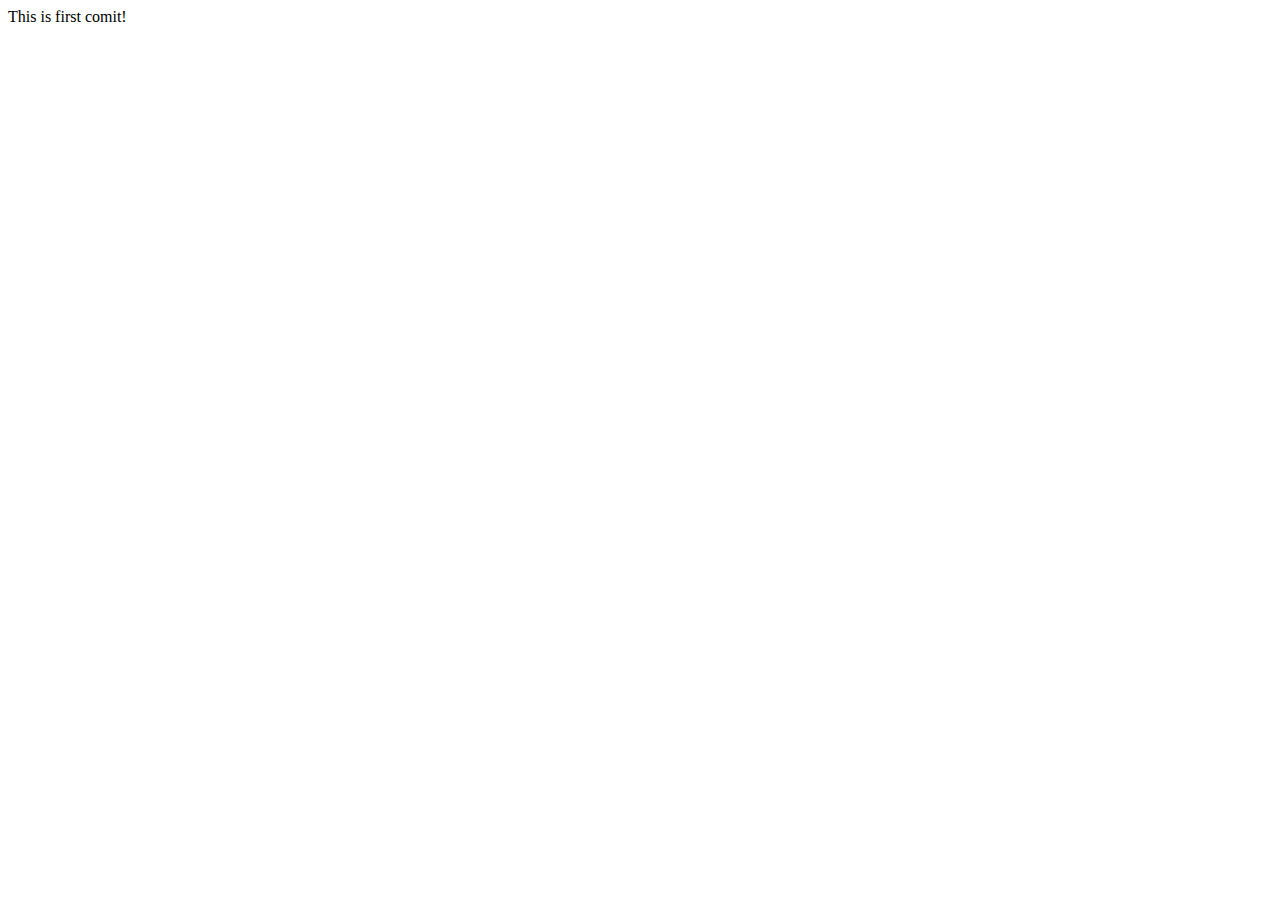
==== index.html @ d57c5197 "first line is added" ====
<!DOCTYPE html>
<html lang="en">
<head>
    <meta charset="UTF-8">
    <meta name="viewport" content="width=device-width, initial-scale=1.0">
    <title>Document</title>
</head>
<body>

    This is first comit!
    
</body>
</html>
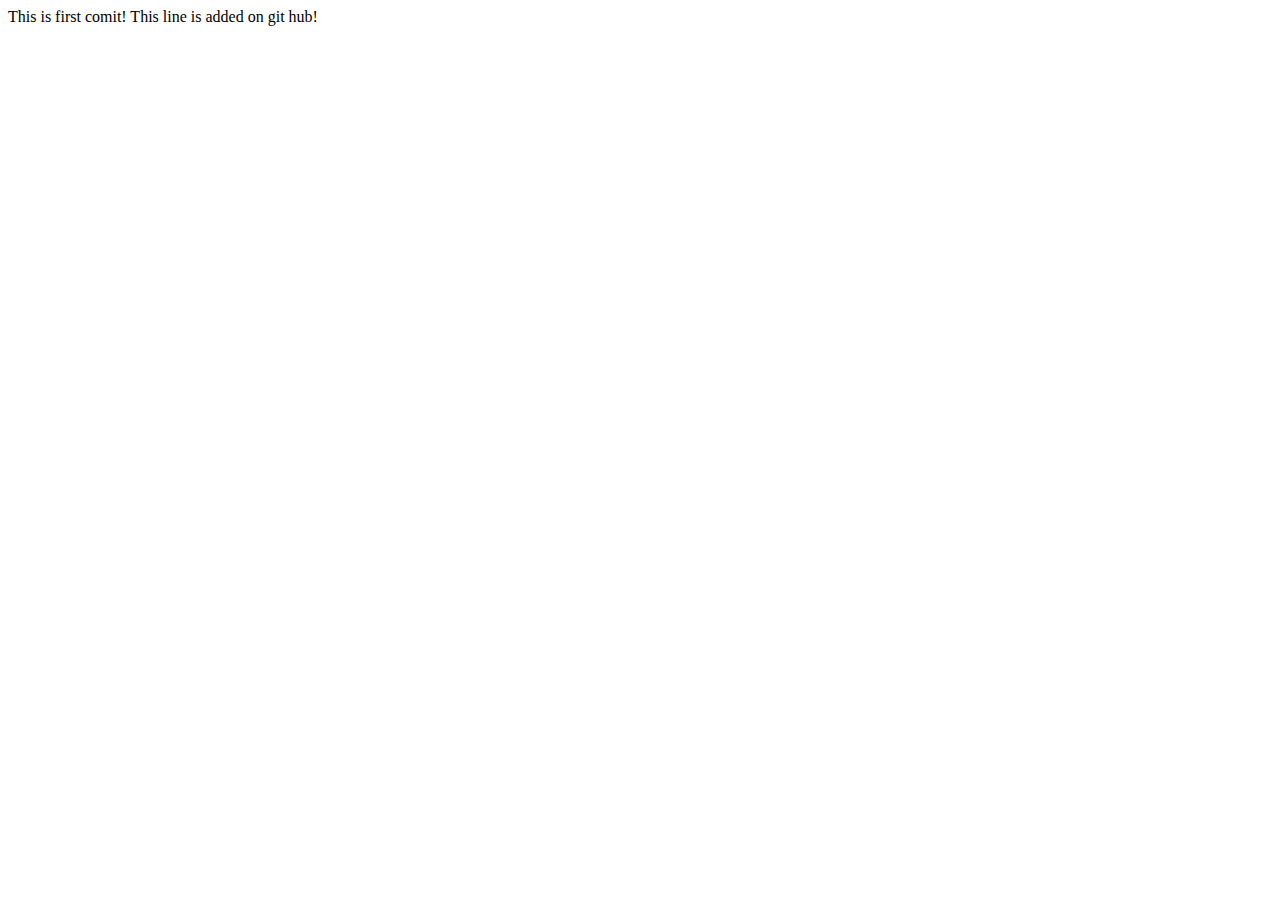
==== commit 0955f63a: "Update index.html" ====
--- a/index.html
+++ b/index.html
@@ -9,5 +9,7 @@
 
     This is first comit!
     
+    This line is added on git hub!
+    
 </body>
-</html>+</html>
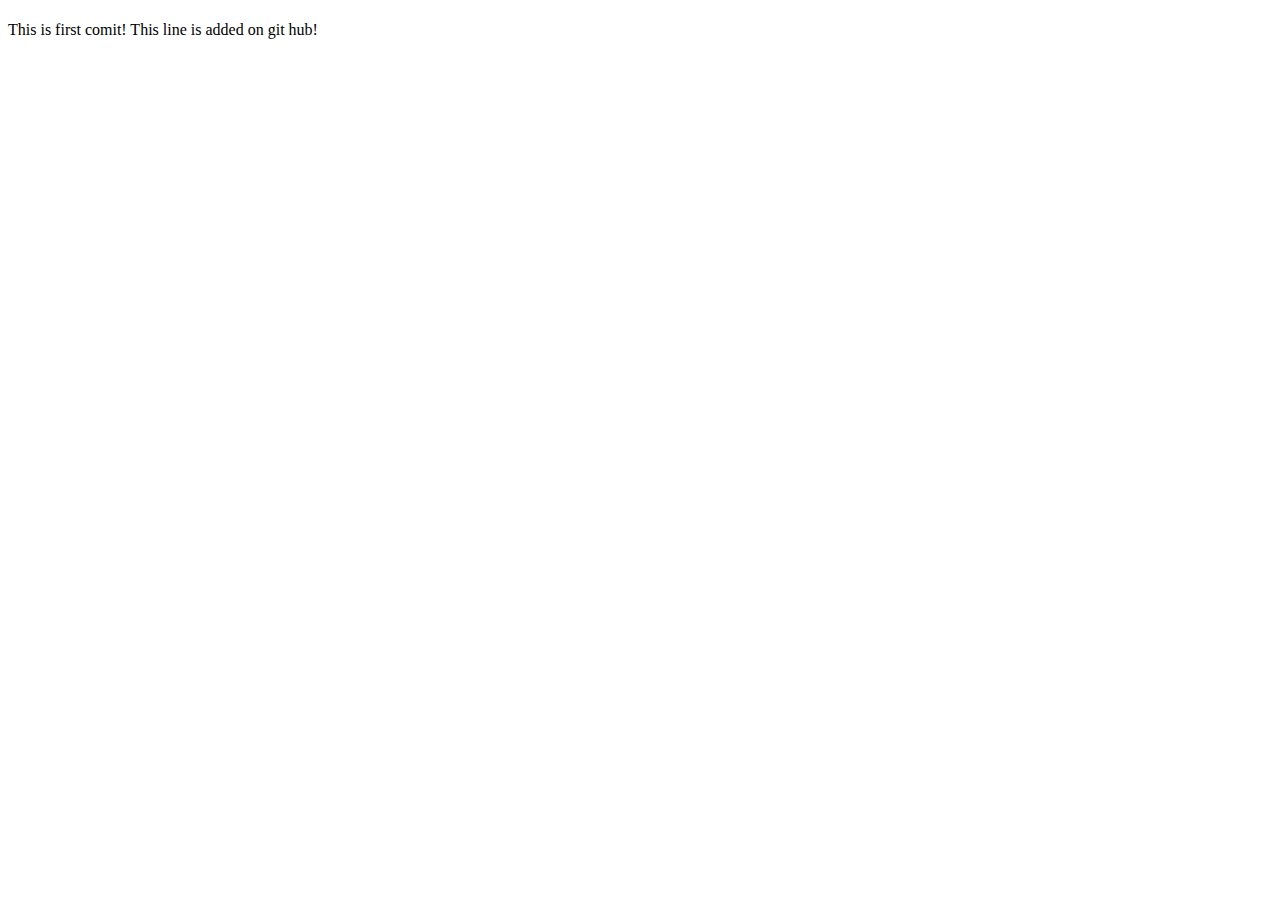
==== commit 12ac0fa5: "added header" ====
--- a/index.html
+++ b/index.html
@@ -7,6 +7,10 @@
 </head>
 <body>
 
+    <div class="header">
+        <h1></h1>
+    </div>
+
     This is first comit!
     
     This line is added on git hub!
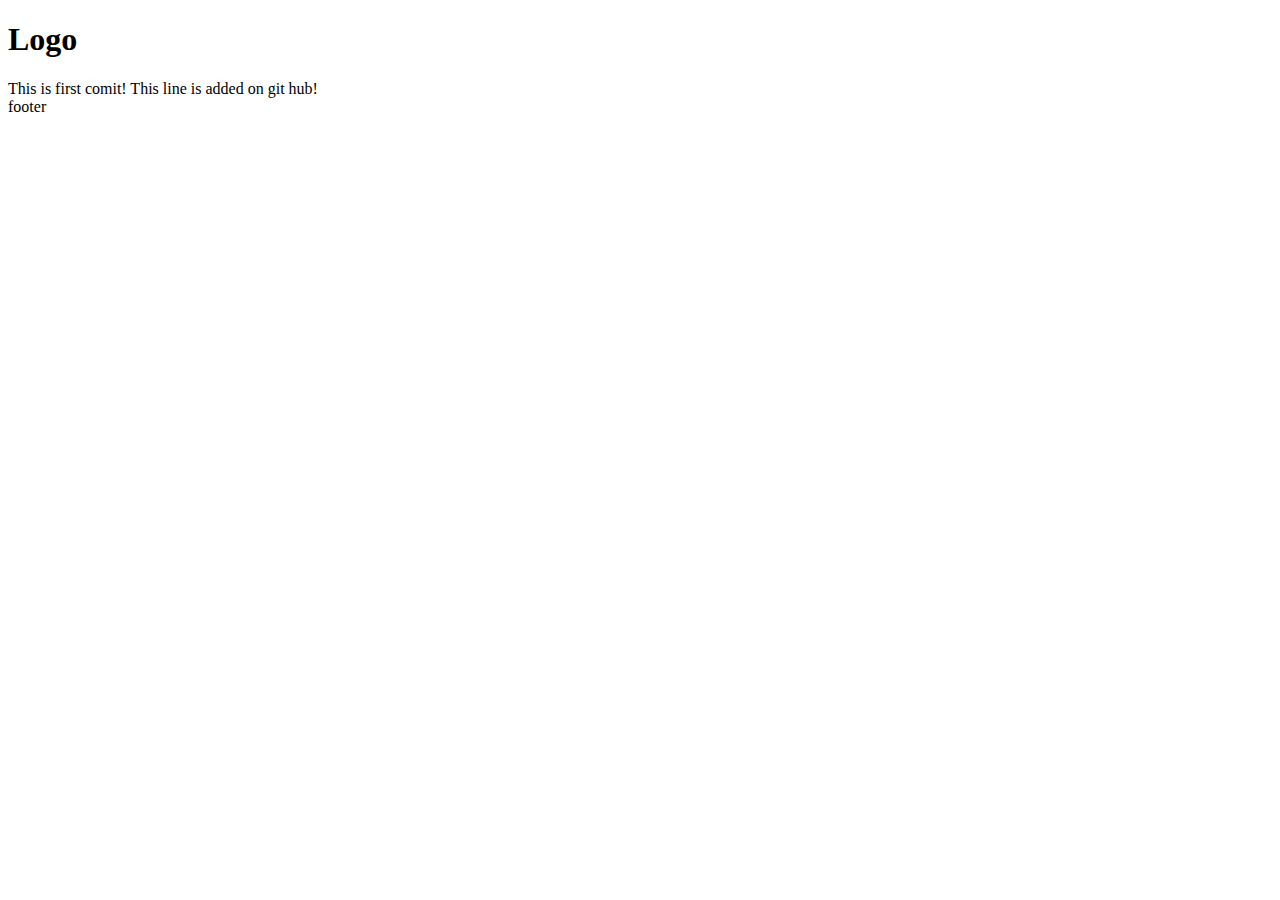
==== commit c7fdf926: "added footer" ====
--- a/index.html
+++ b/index.html
@@ -8,12 +8,16 @@
 <body>
 
     <div class="header">
-        <h1></h1>
+        <h1>Logo</h1>
     </div>
 
     This is first comit!
     
     This line is added on git hub!
+
+    <div class="footer">
+        footer
+    </div>
     
 </body>
 </html>
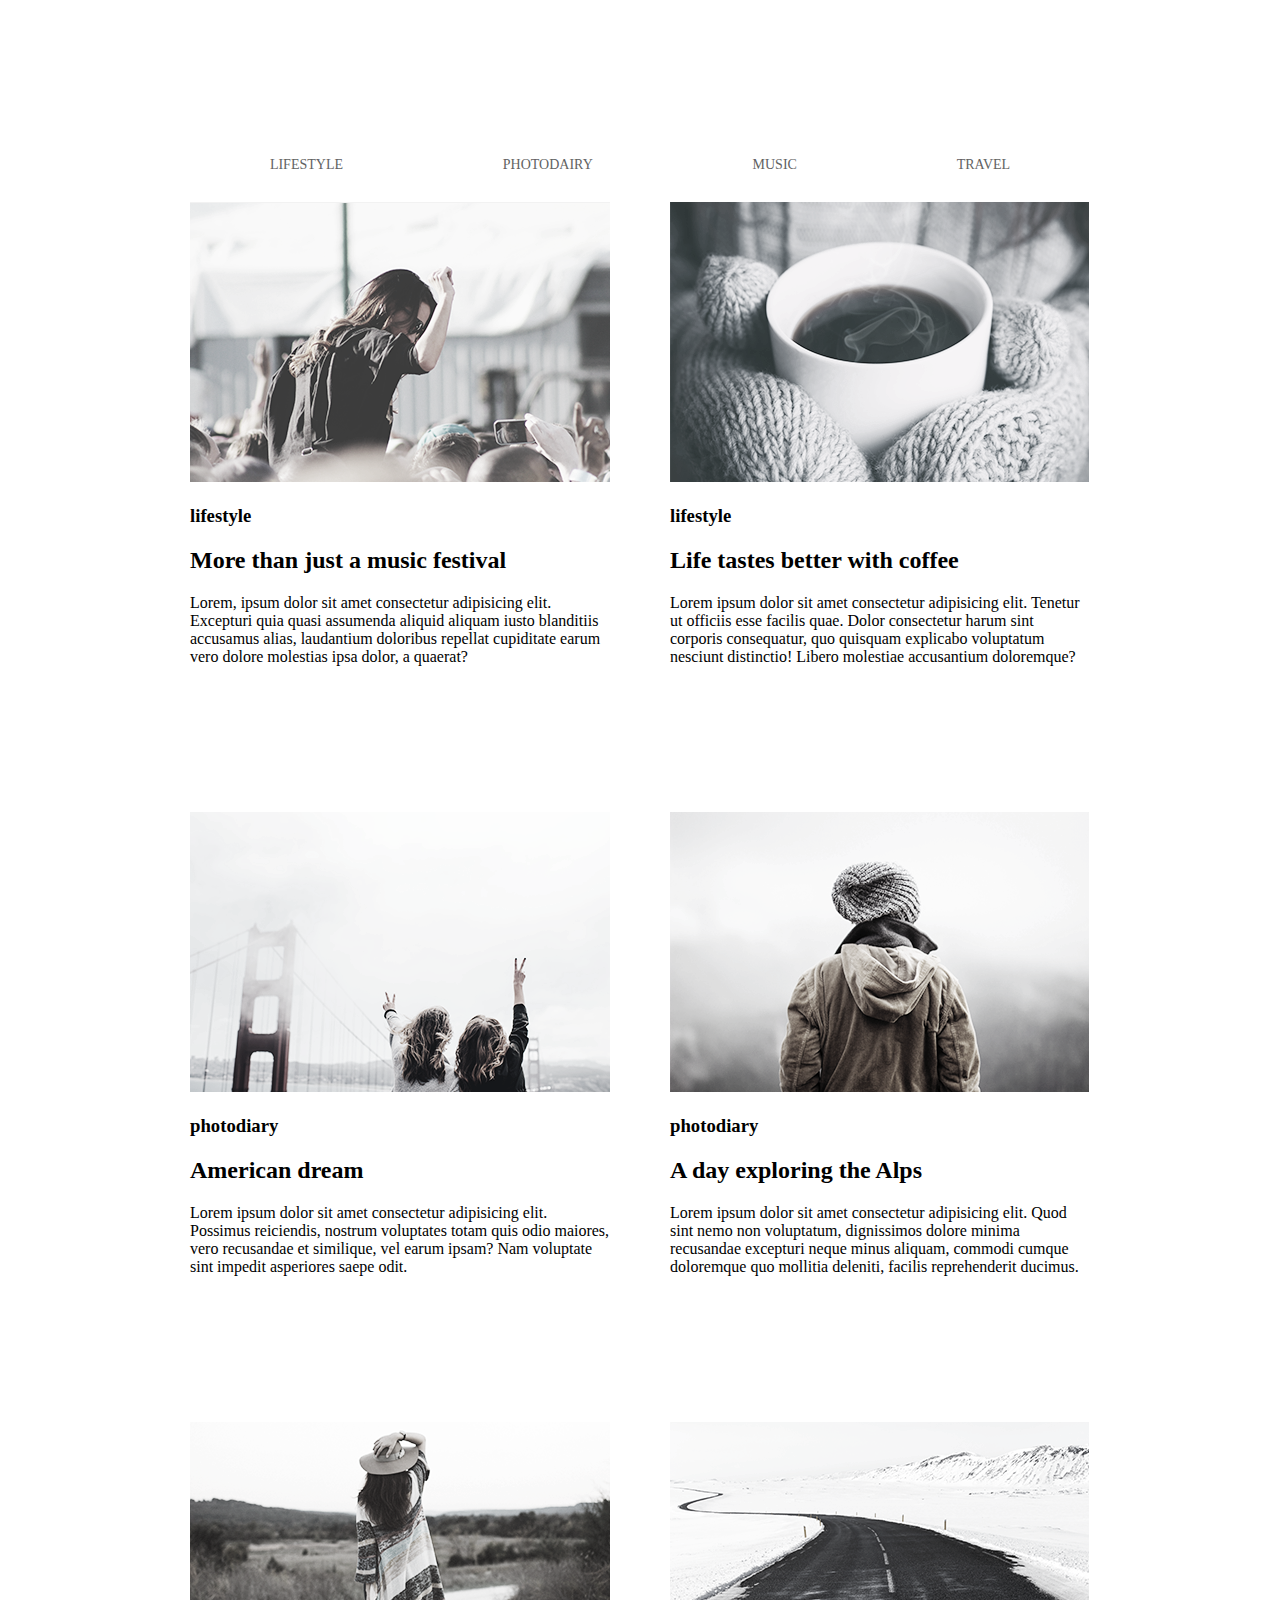
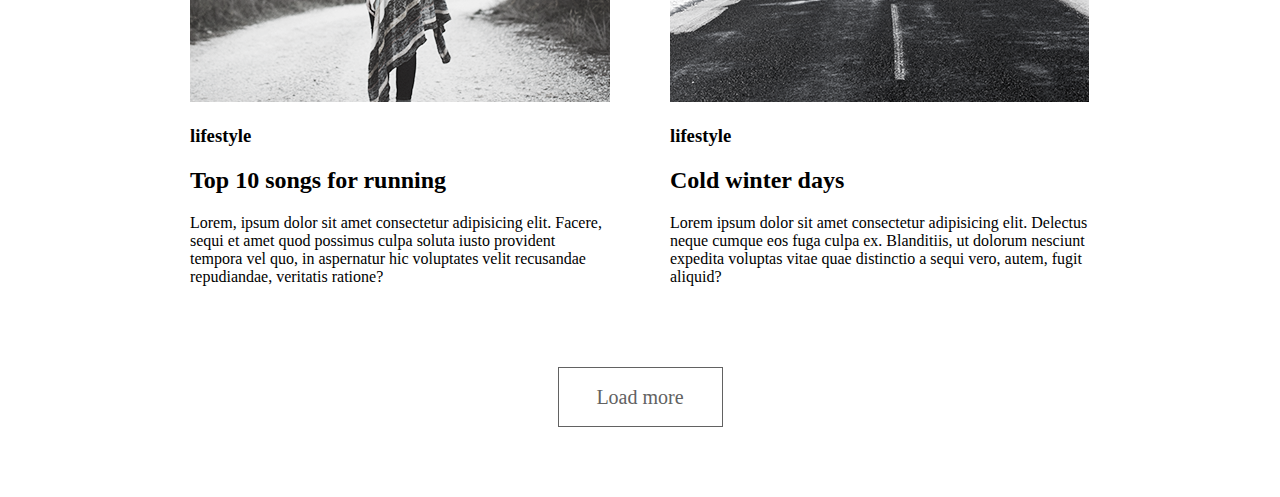
==== commit 052e3b36: "homework 3" ====
--- a/index.html
+++ b/index.html
@@ -1,23 +1,64 @@
 <!DOCTYPE html>
 <html lang="en">
 <head>
+    <link rel="stylesheet" href="style.css">
     <meta charset="UTF-8">
     <meta name="viewport" content="width=device-width, initial-scale=1.0">
     <title>Document</title>
 </head>
 <body>
+    <header class="header container">
+        <ul class="menu">
+            <li><a class="menu_link" href="">Lifestyle</a></li>
+            <li><a class="menu_link" href="">Photodairy</a></li>
+            <li><a class="menu_link" href="">Music</a></li>
+            <li><a class="menu_link" href="">Travel</a></li>
+        </ul>
+    </header>
+    <main class="container">
+        <div class="cards">
+            <div class="sml card-1">
+                <img src="img/image.png" alt="pictire of a girl">
+                <h3 class="card_thyme">lifestyle</h3>
+                <h2 class="card_tittle">More than just a music festival</h2>
+                <p class="card_content">Lorem, ipsum dolor sit amet consectetur adipisicing elit. Excepturi quia quasi assumenda aliquid aliquam iusto blanditiis accusamus alias, laudantium doloribus repellat cupiditate earum vero dolore molestias ipsa dolor, a quaerat?</p>
+            </div>
+            <div class="sml card-2">
+                <img src="img/Filtro fotografico 5 copia 2.png" alt="cup of coffe">
+                <h3 class="card_thyme">lifestyle</h3>
+                <h2 class="card_tittle">Life tastes better with coffee</h2>
+                <p class="card_content">Lorem ipsum dolor sit amet consectetur adipisicing elit. Tenetur ut officiis esse facilis quae. Dolor consectetur harum sint corporis consequatur, quo quisquam explicabo voluptatum nesciunt distinctio! Libero molestiae accusantium doloremque?</p>
+            </div>
+            <div class="sml card-3">
+                <img src="img/image1.png" alt="picture of a bridge">
+                <h3 class="card_thyme">photodiary</h3>
+                <h2 class="card_tittle">American dream</h2>
+                <p class="card_content">Lorem ipsum dolor sit amet consectetur adipisicing elit. Possimus reiciendis, nostrum voluptates totam quis odio maiores, vero recusandae et similique, vel earum ipsam? Nam voluptate sint impedit asperiores saepe odit.</p>
+            </div>
+            <div class="sml card-4">
+                <img src="img/image2.png" alt="picture of a guy">
+                <h3 class="card_thyme">photodiary</h3>
+                <h2 class="card_tittle">A day exploring the Alps</h2>
+                <p class="card_content">Lorem ipsum dolor sit amet consectetur adipisicing elit. Quod sint nemo non voluptatum, dignissimos dolore minima recusandae excepturi neque minus aliquam, commodi cumque doloremque quo mollitia deleniti, facilis reprehenderit ducimus.</p>
+            </div>
+            <div class="sml card-5">
+                <img src="img/Rettangolo 4 copia 4.png" alt="girl with hat">
+                <h3 class="card_thyme">lifestyle</h3>
+                <h2 class="card_tittle">Top 10 songs for running</h2>
+                <p class="card_content">Lorem, ipsum dolor sit amet consectetur adipisicing elit. Facere, sequi et amet quod possimus culpa soluta iusto provident tempora vel quo, in aspernatur hic voluptates velit recusandae repudiandae, veritatis ratione?</p>
+            </div>
+            <div class=" sml card-6">
+                <img src="img/Rettangolo 4 copia 5.png" alt="picture og a road">
+                <h3 class="card_thyme">lifestyle</h3>
+                <h2 class="card_tittle">Cold winter days</h2>
+                <p class="card_content">Lorem ipsum dolor sit amet consectetur adipisicing elit. Delectus neque cumque eos fuga culpa ex. Blanditiis, ut dolorum nesciunt expedita voluptas vitae quae distinctio a sequi vero, autem, fugit aliquid?</p>
+            </div>
 
-    <div class="header">
-        <h1>Logo</h1>
-    </div>
-
-    This is first comit!
-    
-    This line is added on git hub!
-
-    <div class="footer">
-        footer
-    </div>
+        </div>
+        <div class="page_button">
+            <button class="button">Load more</button>
+        </div>
+    </main>
     
 </body>
-</html>
+</html>--- a/style.css
+++ b/style.css
@@ -0,0 +1,100 @@
+html {
+    box-sizing: border-box;
+}
+*,
+*::before,
+*::after {
+    box-sizing: inherit;
+}
+
+.container {
+    width: 900px;
+    margin: 0 auto;
+}
+
+.header {
+    height: 164px;
+    margin-bottom: 30px;
+    padding-top: 75px;
+}
+
+/* site navigation */
+.menu {
+    display: flex;
+    justify-content: space-around;
+    margin: 0;
+    padding: 0;
+    font-size: 14px;
+    list-style: none;
+}
+
+.menu li {
+    margin-top: 75px;
+    margin-bottom: 75px;
+    line-height: 14px;
+}
+
+.menu_link {
+    color: #626262;
+    font-size: 14px;
+    text-transform: uppercase;
+    text-decoration: none;
+    line-height: 14px;
+}
+
+.menu_link:hover,
+.menu_link:focus{
+    color: tomato;
+}
+/* main */
+
+
+.sml {
+    display: inline-block;
+    width: 420px;
+    height: 490px;
+    margin-bottom: 120px;
+}
+
+.card-2,
+.card-4,
+.card-6 {
+    margin-left: 56px;
+}
+
+.card-5,
+.card-6 {
+    margin-bottom: 55px;
+}
+
+.card__title {
+    color: #626262;
+    font-size: 30px;
+    font-weight: lighter;
+}
+
+.card__thyme {
+    color: #b4ad9e;
+    font-size: 14px;
+    text-transform: uppercase;
+    font-family: sans-serif;
+    font-weight: lighter;
+}
+.card__content {
+    color: #626262;
+    font-size: 14px;
+}
+.button {
+    display: block;
+    margin: 0 auto;
+    margin-bottom: 70px;
+    height: 60px;
+    width: 165px;
+    font-size: 20px;
+    line-height: 19px;
+    font-family: serif;
+    color: #626262;
+    border: solid 1px #626262;
+    background: transparent;
+    cursor: pointer;
+}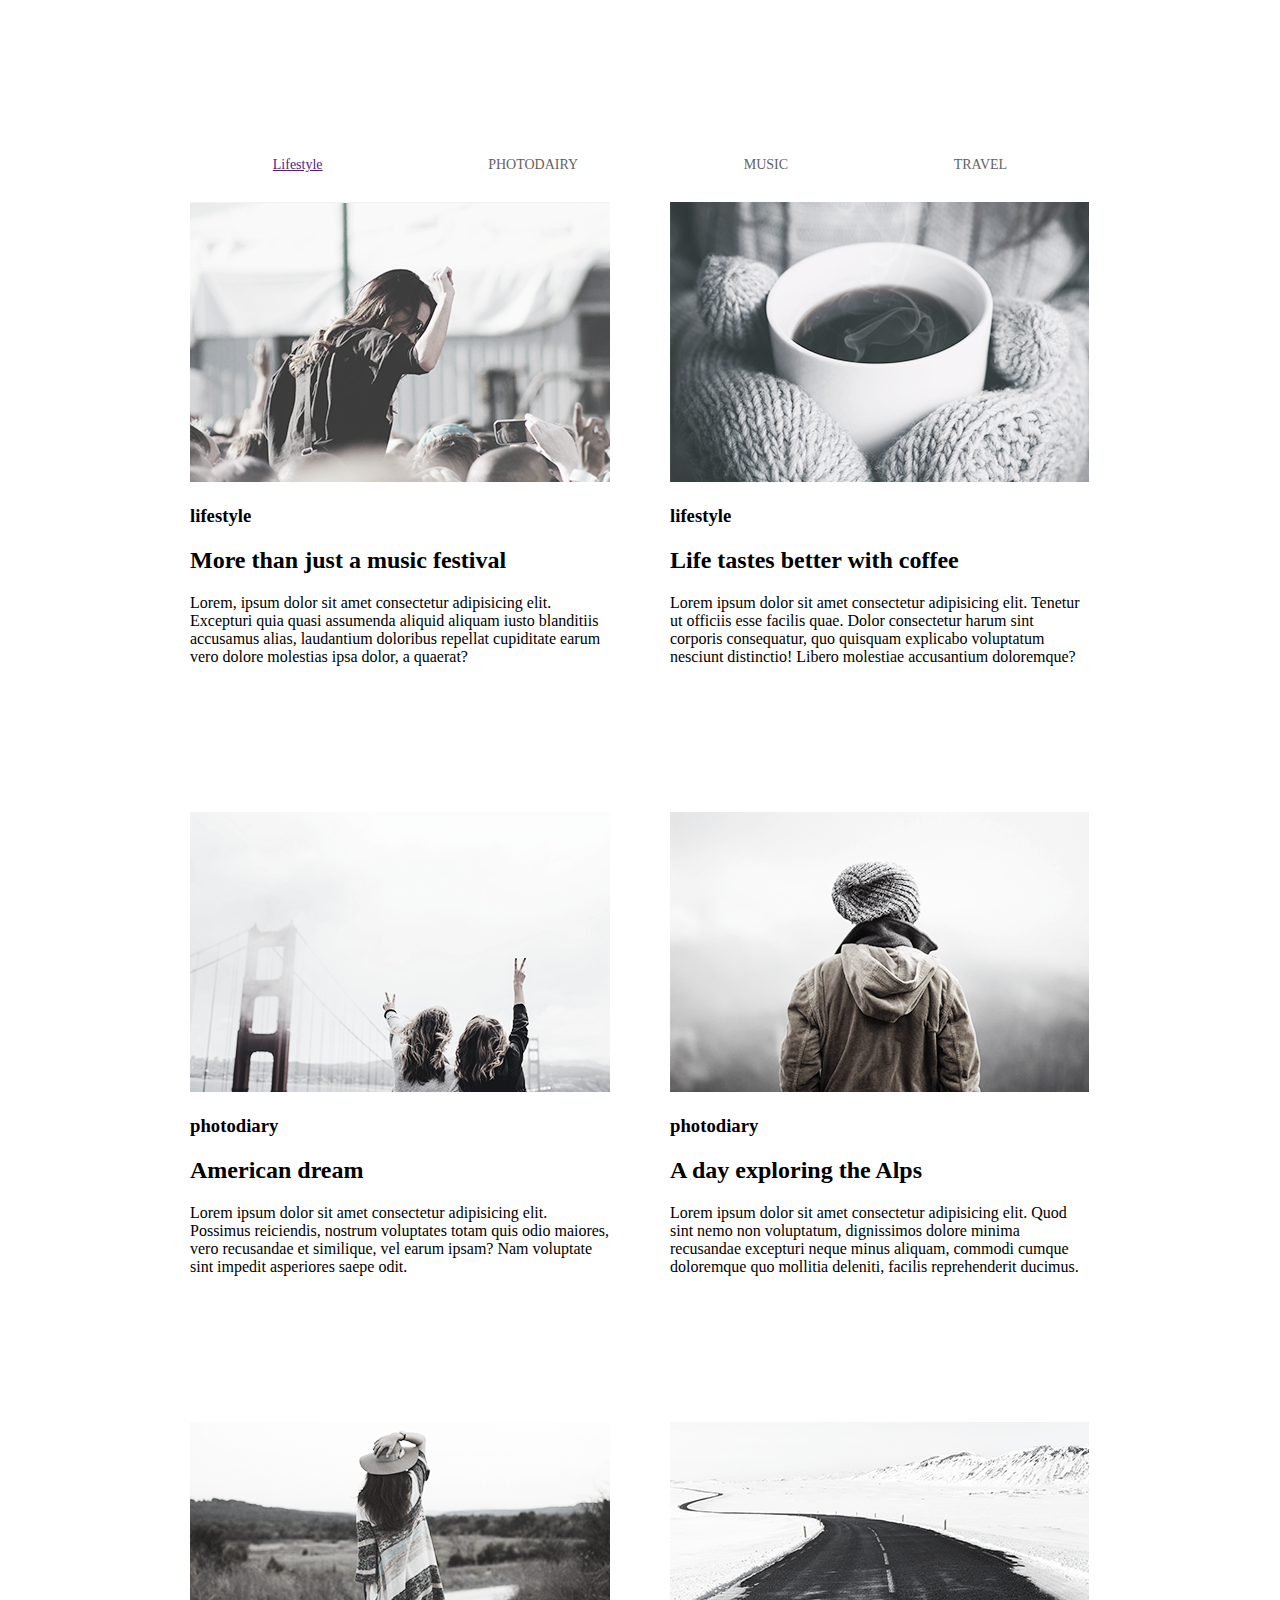
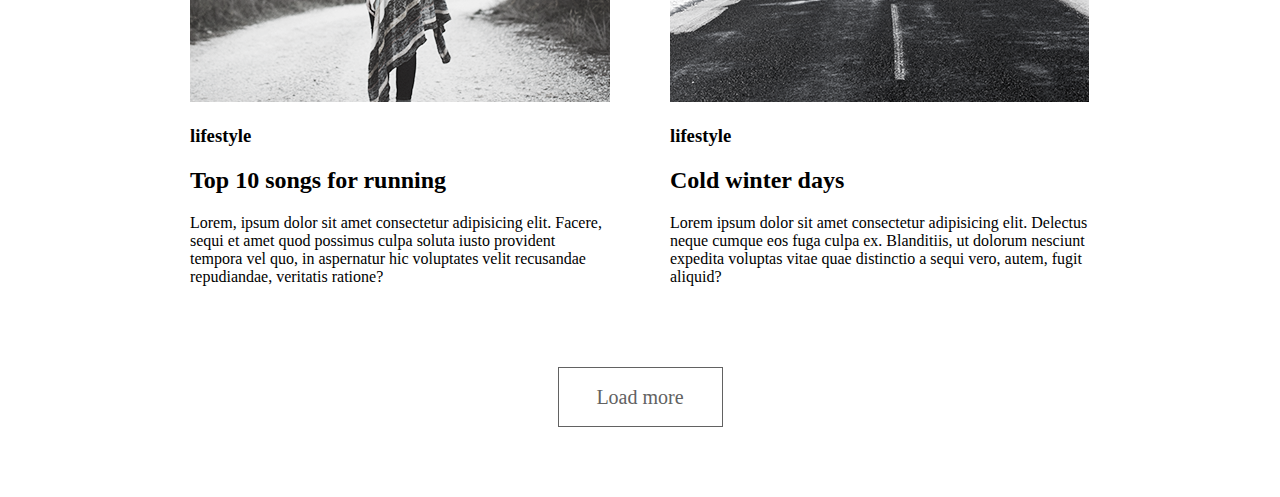
==== commit 6e654ebb: "Merge branch 'main' of https://github.com/stYegor/goit-html into main" ====
--- a/index.html
+++ b/index.html
@@ -9,7 +9,7 @@
 <body>
     <header class="header container">
         <ul class="menu">
-            <li><a class="menu_link" href="">Lifestyle</a></li>
+            <li><a class="menu-link" href="">Lifestyle</a></li>
             <li><a class="menu_link" href="">Photodairy</a></li>
             <li><a class="menu_link" href="">Music</a></li>
             <li><a class="menu_link" href="">Travel</a></li>
